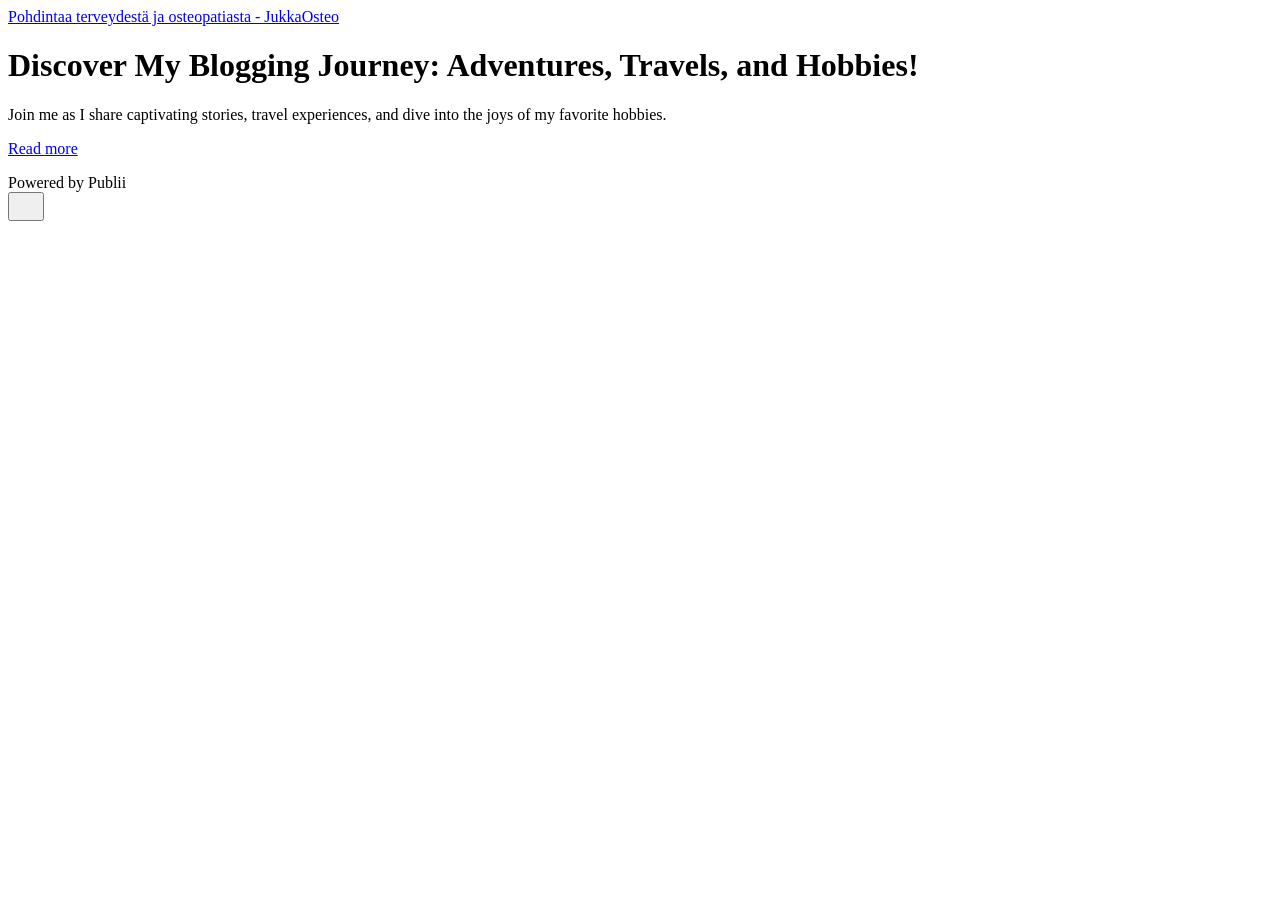
==== index.html @ 10bc48fd "Updated from Publii" ====
<!DOCTYPE html><html lang="en-gb"><head><meta charset="utf-8"><meta http-equiv="X-UA-Compatible" content="IE=edge"><meta name="viewport" content="width=device-width,initial-scale=1"><title>Pohdintaa terveydestä ja osteopatiasta - JukkaOsteo</title><meta name="generator" content="Publii Open-Source CMS for Static Site"><link rel="canonical" href="https://jukkaosteo.fi/"><link rel="alternate" type="application/atom+xml" href="https://jukkaosteo.fi/feed.xml" title="Pohdintaa terveydestä ja osteopatiasta - JukkaOsteo - RSS"><link rel="alternate" type="application/json" href="https://jukkaosteo.fi/feed.json" title="Pohdintaa terveydestä ja osteopatiasta - JukkaOsteo - JSON"><meta property="og:title" content="Pohdintaa terveydestä ja osteopatiasta - JukkaOsteo"><meta property="og:site_name" content="Pohdintaa terveydestä ja osteopatiasta - JukkaOsteo"><meta property="og:description" content=""><meta property="og:url" content="https://jukkaosteo.fi/"><meta property="og:type" content="website"><link rel="stylesheet" href="https://jukkaosteo.fi/assets/css/style.css?v&#x3D;a0ba884548820066dfadd8416036abba"><script type="application/ld+json">{"@context":"http://schema.org","@type":"Organization","name":"Pohdintaa terveydestä ja osteopatiasta - JukkaOsteo","url":"https://jukkaosteo.fi/"}</script><noscript><style>img[loading] {
                    opacity: 1;
                }</style></noscript></head><body class="home-template"><header class="top js-header"><a class="logo" href="https://jukkaosteo.fi/">Pohdintaa terveydestä ja osteopatiasta - JukkaOsteo</a></header><main><div class="hero hero--noimage"><header class="hero__content"><div class="wrapper"><h1>Discover My Blogging Journey: Adventures, Travels, and Hobbies!</h1><p>Join me as I share captivating stories, travel experiences, and dive into the joys of my favorite hobbies.</p><p><a href="#" class="btn">Read more</a></p></div></header></div><div class="wrapper feed"></div></main><footer class="footer"><div class="wrapper"><div class="footer__copyright">Powered by Publii</div><button id="backToTop" class="footer__bttop" aria-label="Back to top" title="Back to top"><svg width="20" height="20"><use xlink:href="https://jukkaosteo.fi/assets/svg/svg-map.svg#toparrow"/></svg></button></div></footer><script defer="defer" src="https://jukkaosteo.fi/assets/js/scripts.min.js?v&#x3D;dafec4f87fead6718cb125f0b0fc8441"></script><script>window.publiiThemeMenuConfig={mobileMenuMode:'sidebar',animationSpeed:300,submenuWidth: 'auto',doubleClickTime:500,mobileMenuExpandableSubmenus:true,relatedContainerForOverlayMenuSelector:'.top'};</script><script>var images = document.querySelectorAll('img[loading]');
        for (var i = 0; i < images.length; i++) {
            if (images[i].complete) {
                images[i].classList.add('is-loaded');
            } else {
                images[i].addEventListener('load', function () {
                    this.classList.add('is-loaded');
                }, false);
            }
        }</script></body></html>
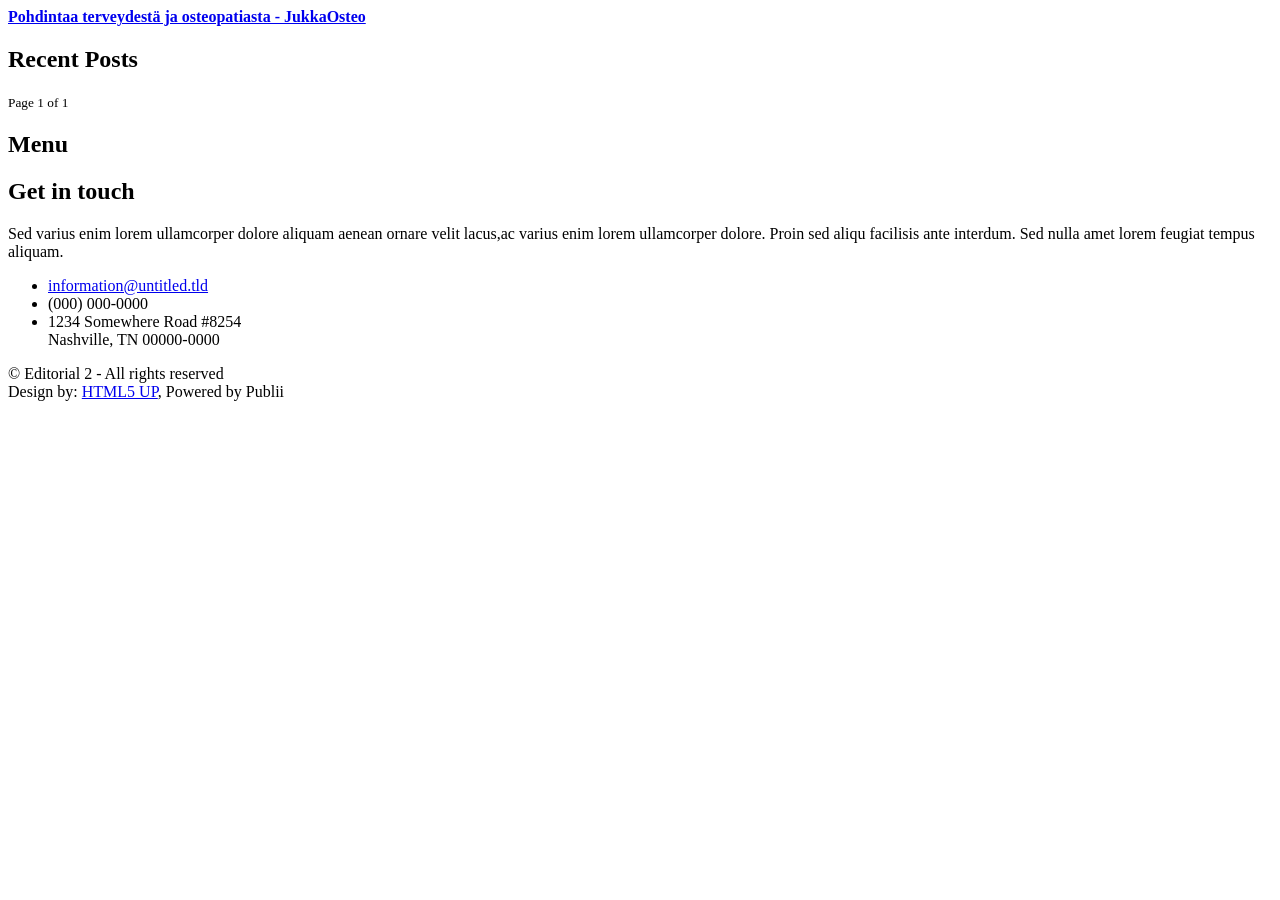
==== commit 1ed453a3: "Updated from Publii" ====
--- a/index.html
+++ b/index.html
@@ -1,12 +1,3 @@
-<!DOCTYPE html><html lang="en-gb"><head><meta charset="utf-8"><meta http-equiv="X-UA-Compatible" content="IE=edge"><meta name="viewport" content="width=device-width,initial-scale=1"><title>Pohdintaa terveydestä ja osteopatiasta - JukkaOsteo</title><meta name="generator" content="Publii Open-Source CMS for Static Site"><link rel="canonical" href="https://jukkaosteo.fi/"><link rel="alternate" type="application/atom+xml" href="https://jukkaosteo.fi/feed.xml" title="Pohdintaa terveydestä ja osteopatiasta - JukkaOsteo - RSS"><link rel="alternate" type="application/json" href="https://jukkaosteo.fi/feed.json" title="Pohdintaa terveydestä ja osteopatiasta - JukkaOsteo - JSON"><meta property="og:title" content="Pohdintaa terveydestä ja osteopatiasta - JukkaOsteo"><meta property="og:site_name" content="Pohdintaa terveydestä ja osteopatiasta - JukkaOsteo"><meta property="og:description" content=""><meta property="og:url" content="https://jukkaosteo.fi/"><meta property="og:type" content="website"><link rel="stylesheet" href="https://jukkaosteo.fi/assets/css/style.css?v&#x3D;a0ba884548820066dfadd8416036abba"><script type="application/ld+json">{"@context":"http://schema.org","@type":"Organization","name":"Pohdintaa terveydestä ja osteopatiasta - JukkaOsteo","url":"https://jukkaosteo.fi/"}</script><noscript><style>img[loading] {
-                    opacity: 1;
-                }</style></noscript></head><body class="home-template"><header class="top js-header"><a class="logo" href="https://jukkaosteo.fi/">Pohdintaa terveydestä ja osteopatiasta - JukkaOsteo</a></header><main><div class="hero hero--noimage"><header class="hero__content"><div class="wrapper"><h1>Discover My Blogging Journey: Adventures, Travels, and Hobbies!</h1><p>Join me as I share captivating stories, travel experiences, and dive into the joys of my favorite hobbies.</p><p><a href="#" class="btn">Read more</a></p></div></header></div><div class="wrapper feed"></div></main><footer class="footer"><div class="wrapper"><div class="footer__copyright">Powered by Publii</div><button id="backToTop" class="footer__bttop" aria-label="Back to top" title="Back to top"><svg width="20" height="20"><use xlink:href="https://jukkaosteo.fi/assets/svg/svg-map.svg#toparrow"/></svg></button></div></footer><script defer="defer" src="https://jukkaosteo.fi/assets/js/scripts.min.js?v&#x3D;dafec4f87fead6718cb125f0b0fc8441"></script><script>window.publiiThemeMenuConfig={mobileMenuMode:'sidebar',animationSpeed:300,submenuWidth: 'auto',doubleClickTime:500,mobileMenuExpandableSubmenus:true,relatedContainerForOverlayMenuSelector:'.top'};</script><script>var images = document.querySelectorAll('img[loading]');
-        for (var i = 0; i < images.length; i++) {
-            if (images[i].complete) {
-                images[i].classList.add('is-loaded');
-            } else {
-                images[i].addEventListener('load', function () {
-                    this.classList.add('is-loaded');
-                }, false);
-            }
-        }</script></body></html>+<!DOCTYPE html><html lang="en-gb"><head><meta charset="utf-8"><meta http-equiv="X-UA-Compatible" content="IE=edge"><meta name="viewport" content="width=device-width,initial-scale=1,user-scalable=no"><title>Pohdintaa terveydestä ja osteopatiasta - JukkaOsteo</title><meta name="generator" content="Publii Open-Source CMS for Static Site"><link rel="canonical" href="https://jukkaosteo.fi/"><link rel="alternate" type="application/atom+xml" href="https://jukkaosteo.fi/feed.xml" title="Pohdintaa terveydestä ja osteopatiasta - JukkaOsteo - RSS"><link rel="alternate" type="application/json" href="https://jukkaosteo.fi/feed.json" title="Pohdintaa terveydestä ja osteopatiasta - JukkaOsteo - JSON"><meta property="og:title" content="Pohdintaa terveydestä ja osteopatiasta - JukkaOsteo"><meta property="og:site_name" content="Pohdintaa terveydestä ja osteopatiasta - JukkaOsteo"><meta property="og:description" content=""><meta property="og:url" content="https://jukkaosteo.fi/"><meta property="og:type" content="website"><link rel="stylesheet" href="https://jukkaosteo.fi/assets/css/fontawesome-all.min.css?v&#x3D;85514f933f9e0b82460af63f1a403fa5"><link rel="stylesheet" href="https://jukkaosteo.fi/assets/css/style.css?v&#x3D;4d806e68f114f2f853df749737f83210"><script type="application/ld+json">{"@context":"http://schema.org","@type":"Organization","name":"Pohdintaa terveydestä ja osteopatiasta - JukkaOsteo","url":"https://jukkaosteo.fi/"}</script><noscript><style>img[loading] {
+                    opacity: 1;
+                }</style></noscript></head><body class="is-preload home-template"><div id="wrapper"><div id="main"><div class="inner"><header id="header"><a class="logo" href="https://jukkaosteo.fi/"><strong>Pohdintaa terveydestä ja osteopatiasta - JukkaOsteo</strong></a></header><section><header class="major"><h2>Recent Posts</h2></header><div class="posts"></div></section><nav class="pagination desc"><small>Page 1 of 1</small></nav></div></div><div id="sidebar"><div class="inner"><nav id="menu"><header class="major"><h2>Menu</h2></header></nav><section><header class="major"><h2>Get in touch</h2></header><p>Sed varius enim lorem ullamcorper dolore aliquam aenean ornare velit lacus,ac varius enim lorem ullamcorper dolore. Proin sed aliqu facilisis ante interdum. Sed nulla amet lorem feugiat tempus aliquam.</p><ul class="contact"><li class="icon solid fa-envelope"><a href="#">information@untitled.tld</a></li><li class="icon solid fa-phone">(000) 000-0000</li><li class="icon solid fa-home">1234 Somewhere Road #8254<br>Nashville, TN 00000-0000</li></ul></section><footer id="footer"><p class="copyright">&copy; Editorial 2 - All rights reserved<br>Design by: <a href="https://html5up.net" target="_blank" rel="noopener">HTML5 UP</a>, Powered by Publii</p></footer></div></div></div><script src="https://jukkaosteo.fi/assets/js/jquery.min.js?v&#x3D;7c14a783dfeb3d238ccd3edd840d82ee"></script><script src="https://jukkaosteo.fi/assets/js/browser.min.js?v&#x3D;c07298dd19048a8a69ad97e754dfe8d0"></script><script src="https://jukkaosteo.fi/assets/js/breakpoints.min.js?v&#x3D;81a479eb099e3b187613943b085923b8"></script><script src="https://jukkaosteo.fi/assets/js/util.min.js?v&#x3D;cbdaf7c20ac2883c77ae23acfbabd47e"></script><script src="https://jukkaosteo.fi/assets/js/main.min.js?v&#x3D;08add7f6d435054ad38ec38d7cf8be40"></script><script>var images=document.querySelectorAll("img[loading]");for(var i=0;i<images.length;i++){if(images[i].complete){images[i].classList.add("is-loaded")}else{images[i].addEventListener("load",function(){this.classList.add("is-loaded")},false)}};</script></body></html>
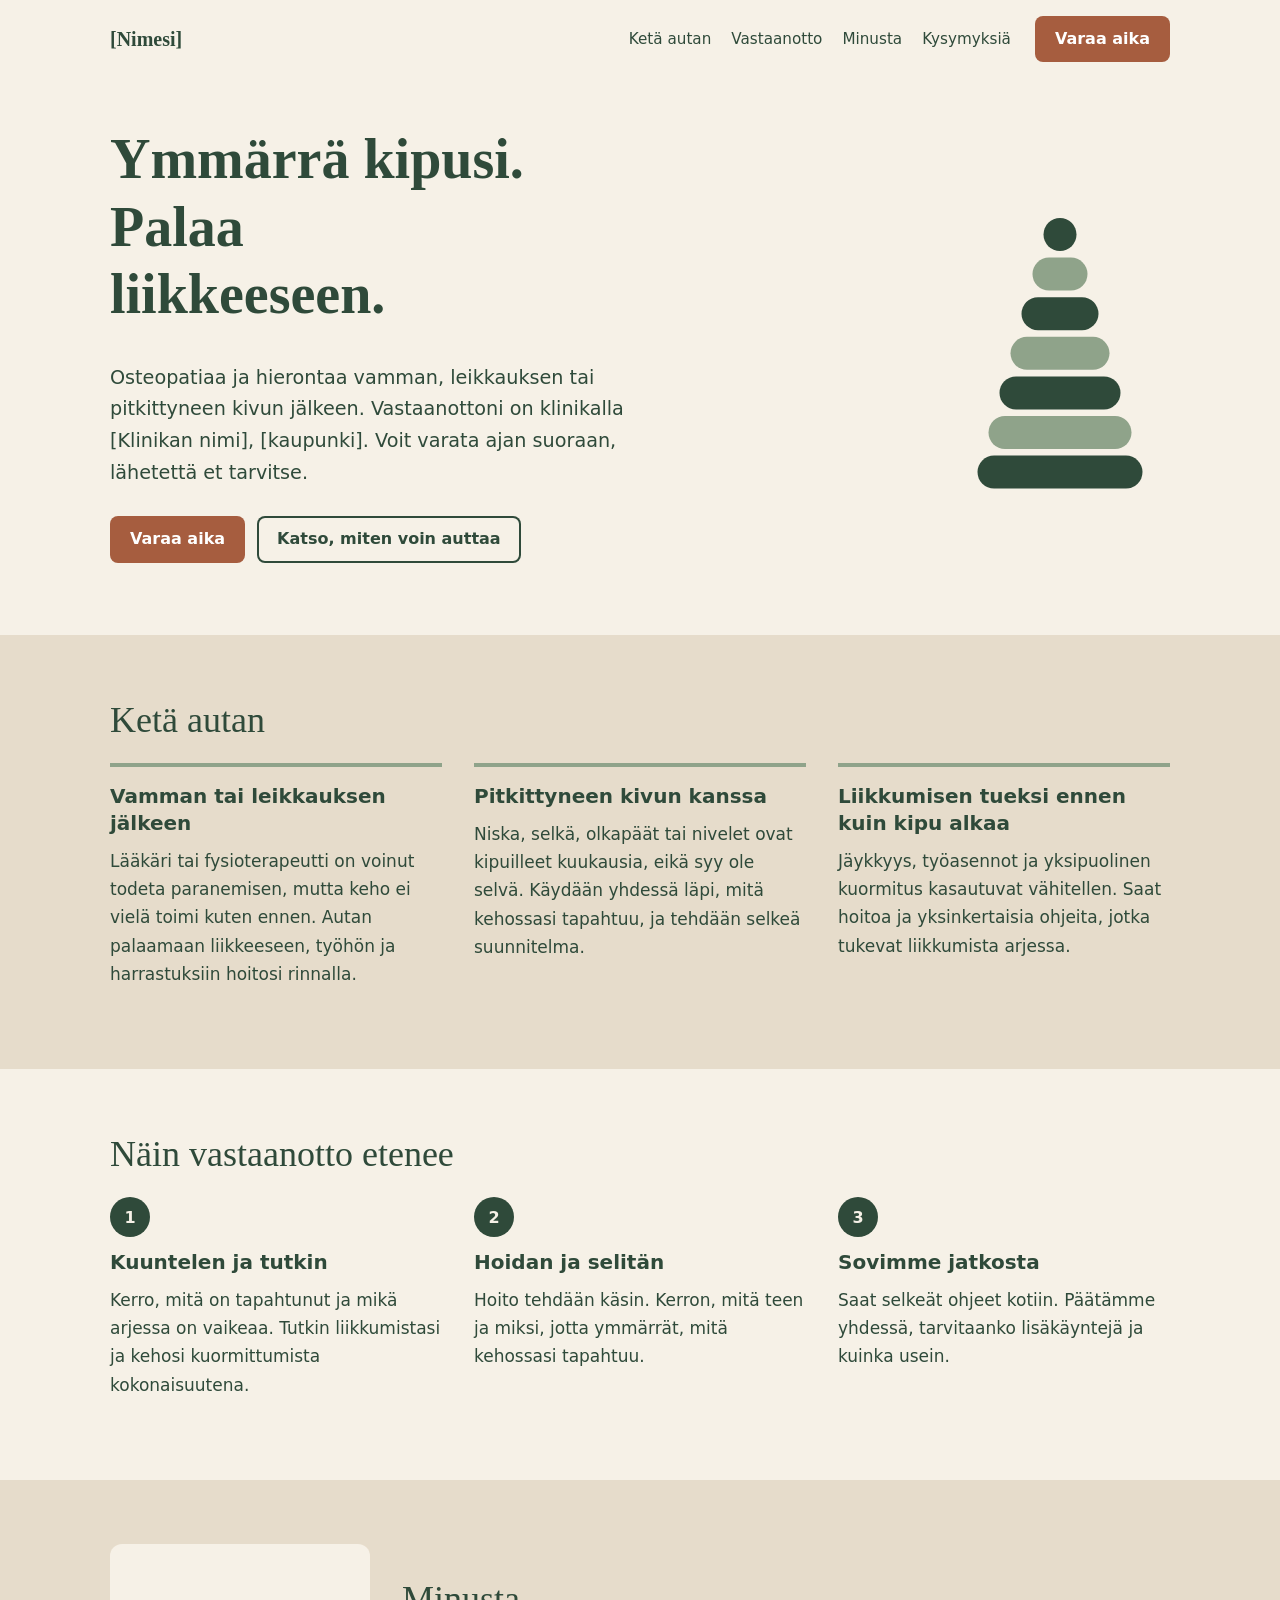
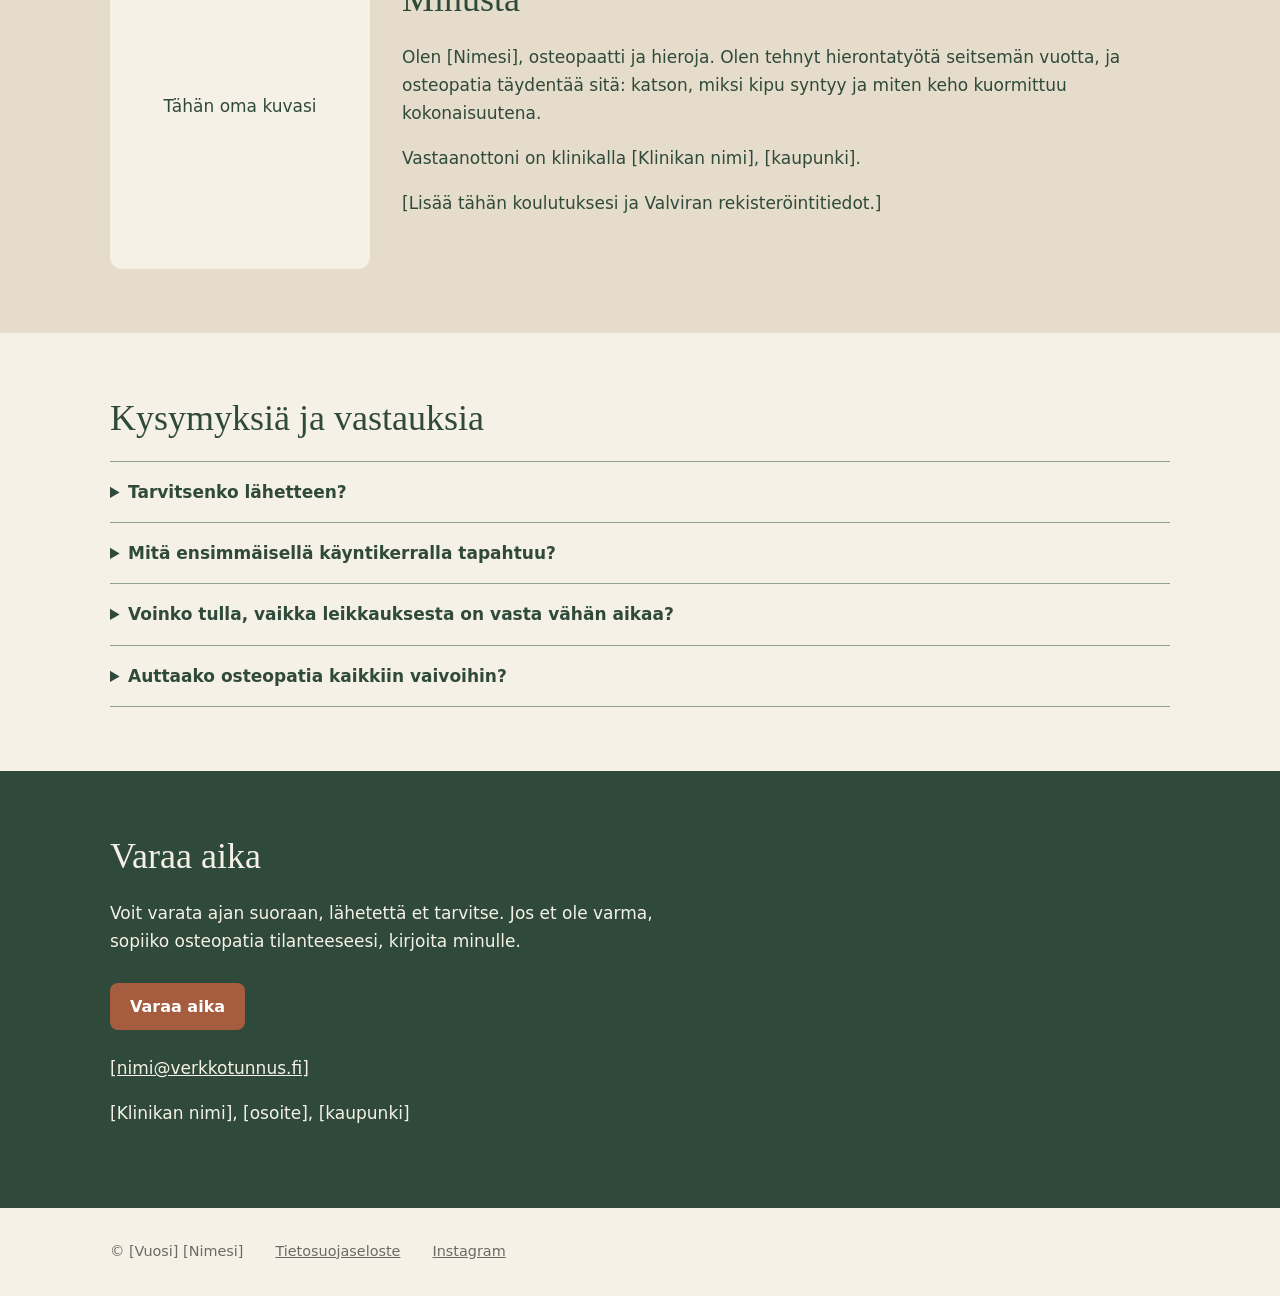
==== commit c40e0c48: "Add files via upload ai made static website, first pass." ====
--- a/index.html
+++ b/index.html
@@ -1,3 +1,149 @@
-<!DOCTYPE html><html lang="en-gb"><head><meta charset="utf-8"><meta http-equiv="X-UA-Compatible" content="IE=edge"><meta name="viewport" content="width=device-width,initial-scale=1,user-scalable=no"><title>Pohdintaa terveydestä ja osteopatiasta - JukkaOsteo</title><meta name="generator" content="Publii Open-Source CMS for Static Site"><link rel="canonical" href="https://jukkaosteo.fi/"><link rel="alternate" type="application/atom+xml" href="https://jukkaosteo.fi/feed.xml" title="Pohdintaa terveydestä ja osteopatiasta - JukkaOsteo - RSS"><link rel="alternate" type="application/json" href="https://jukkaosteo.fi/feed.json" title="Pohdintaa terveydestä ja osteopatiasta - JukkaOsteo - JSON"><meta property="og:title" content="Pohdintaa terveydestä ja osteopatiasta - JukkaOsteo"><meta property="og:site_name" content="Pohdintaa terveydestä ja osteopatiasta - JukkaOsteo"><meta property="og:description" content=""><meta property="og:url" content="https://jukkaosteo.fi/"><meta property="og:type" content="website"><link rel="stylesheet" href="https://jukkaosteo.fi/assets/css/fontawesome-all.min.css?v&#x3D;85514f933f9e0b82460af63f1a403fa5"><link rel="stylesheet" href="https://jukkaosteo.fi/assets/css/style.css?v&#x3D;4d806e68f114f2f853df749737f83210"><script type="application/ld+json">{"@context":"http://schema.org","@type":"Organization","name":"Pohdintaa terveydestä ja osteopatiasta - JukkaOsteo","url":"https://jukkaosteo.fi/"}</script><noscript><style>img[loading] {
-                    opacity: 1;
-                }</style></noscript></head><body class="is-preload home-template"><div id="wrapper"><div id="main"><div class="inner"><header id="header"><a class="logo" href="https://jukkaosteo.fi/"><strong>Pohdintaa terveydestä ja osteopatiasta - JukkaOsteo</strong></a></header><section><header class="major"><h2>Recent Posts</h2></header><div class="posts"></div></section><nav class="pagination desc"><small>Page 1 of 1</small></nav></div></div><div id="sidebar"><div class="inner"><nav id="menu"><header class="major"><h2>Menu</h2></header></nav><section><header class="major"><h2>Get in touch</h2></header><p>Sed varius enim lorem ullamcorper dolore aliquam aenean ornare velit lacus,ac varius enim lorem ullamcorper dolore. Proin sed aliqu facilisis ante interdum. Sed nulla amet lorem feugiat tempus aliquam.</p><ul class="contact"><li class="icon solid fa-envelope"><a href="#">information@untitled.tld</a></li><li class="icon solid fa-phone">(000) 000-0000</li><li class="icon solid fa-home">1234 Somewhere Road #8254<br>Nashville, TN 00000-0000</li></ul></section><footer id="footer"><p class="copyright">&copy; Editorial 2 - All rights reserved<br>Design by: <a href="https://html5up.net" target="_blank" rel="noopener">HTML5 UP</a>, Powered by Publii</p></footer></div></div></div><script src="https://jukkaosteo.fi/assets/js/jquery.min.js?v&#x3D;7c14a783dfeb3d238ccd3edd840d82ee"></script><script src="https://jukkaosteo.fi/assets/js/browser.min.js?v&#x3D;c07298dd19048a8a69ad97e754dfe8d0"></script><script src="https://jukkaosteo.fi/assets/js/breakpoints.min.js?v&#x3D;81a479eb099e3b187613943b085923b8"></script><script src="https://jukkaosteo.fi/assets/js/util.min.js?v&#x3D;cbdaf7c20ac2883c77ae23acfbabd47e"></script><script src="https://jukkaosteo.fi/assets/js/main.min.js?v&#x3D;08add7f6d435054ad38ec38d7cf8be40"></script><script>var images=document.querySelectorAll("img[loading]");for(var i=0;i<images.length;i++){if(images[i].complete){images[i].classList.add("is-loaded")}else{images[i].addEventListener("load",function(){this.classList.add("is-loaded")},false)}};</script></body></html>+<!doctype html>
+<html lang="fi">
+<head>
+  <meta charset="utf-8">
+  <meta name="viewport" content="width=device-width, initial-scale=1">
+  <title>[Nimesi], osteopaatti ja hieroja | [Kaupunki]</title>
+  <meta name="description" content="Osteopatiaa ja hierontaa vamman, leikkauksen tai pitkittyneen kivun jälkeen. Voit varata ajan suoraan, lähetettä ei tarvita.">
+  <meta name="theme-color" content="#F6F1E7">
+  <link rel="stylesheet" href="style.css">
+</head>
+<body>
+  <a class="skip" href="#sisalto">Siirry sisältöön</a>
+
+  <header>
+    <div class="wrap bar">
+      <a class="brand" href="#">[Nimesi]</a>
+      <nav aria-label="Päävalikko">
+        <ul>
+          <li><a href="#keta">Ketä autan</a></li>
+          <li><a href="#vastaanotto">Vastaanotto</a></li>
+          <li><a href="#minusta">Minusta</a></li>
+          <li><a href="#ukk">Kysymyksiä</a></li>
+        </ul>
+      </nav>
+      <!-- Korvaa linkki klinikan varausjärjestelmän osoitteella (kaikissa "Varaa aika" -painikkeissa) -->
+      <a class="btn" href="https://example.com/varaa-aika">Varaa aika</a>
+    </div>
+  </header>
+
+  <main id="sisalto">
+    <section class="block hero">
+      <div class="wrap hero-grid">
+        <div>
+          <h1>Ymmärrä kipusi. Palaa liikkeeseen.</h1>
+          <p class="lead">Osteopatiaa ja hierontaa vamman, leikkauksen tai pitkittyneen kivun jälkeen. Vastaanottoni on klinikalla [Klinikan nimi], [kaupunki]. Voit varata ajan suoraan, lähetettä et tarvitse.</p>
+          <div class="actions">
+            <a class="btn" href="https://example.com/varaa-aika">Varaa aika</a>
+            <a class="btn ghost" href="#keta">Katso, miten voin auttaa</a>
+          </div>
+        </div>
+        <svg class="spine" viewBox="0 0 200 270" aria-hidden="true" focusable="false">
+          <rect class="p" x="25" y="236" width="150" height="30" rx="15"/>
+          <rect class="s" x="35" y="200" width="130" height="30" rx="15"/>
+          <rect class="p" x="45" y="164" width="110" height="30" rx="15"/>
+          <rect class="s" x="55" y="128" width="90" height="30" rx="15"/>
+          <rect class="p" x="65" y="92" width="70" height="30" rx="15"/>
+          <rect class="s" x="75" y="56" width="50" height="30" rx="15"/>
+          <rect class="p" x="85" y="20" width="30" height="30" rx="15"/>
+        </svg>
+      </div>
+    </section>
+
+    <section class="block tint" id="keta">
+      <div class="wrap">
+        <h2>Ketä autan</h2>
+        <div class="cols">
+          <div>
+            <h3>Vamman tai leikkauksen jälkeen</h3>
+            <p>Lääkäri tai fysioterapeutti on voinut todeta paranemisen, mutta keho ei vielä toimi kuten ennen. Autan palaamaan liikkeeseen, työhön ja harrastuksiin hoitosi rinnalla.</p>
+          </div>
+          <div>
+            <h3>Pitkittyneen kivun kanssa</h3>
+            <p>Niska, selkä, olkapäät tai nivelet ovat kipuilleet kuukausia, eikä syy ole selvä. Käydään yhdessä läpi, mitä kehossasi tapahtuu, ja tehdään selkeä suunnitelma.</p>
+          </div>
+          <div>
+            <h3>Liikkumisen tueksi ennen kuin kipu alkaa</h3>
+            <p>Jäykkyys, työasennot ja yksipuolinen kuormitus kasautuvat vähitellen. Saat hoitoa ja yksinkertaisia ohjeita, jotka tukevat liikkumista arjessa.</p>
+          </div>
+        </div>
+      </div>
+    </section>
+
+    <section class="block" id="vastaanotto">
+      <div class="wrap">
+        <h2>Näin vastaanotto etenee</h2>
+        <ol class="steps">
+          <li>
+            <h3>Kuuntelen ja tutkin</h3>
+            <p>Kerro, mitä on tapahtunut ja mikä arjessa on vaikeaa. Tutkin liikkumistasi ja kehosi kuormittumista kokonaisuutena.</p>
+          </li>
+          <li>
+            <h3>Hoidan ja selitän</h3>
+            <p>Hoito tehdään käsin. Kerron, mitä teen ja miksi, jotta ymmärrät, mitä kehossasi tapahtuu.</p>
+          </li>
+          <li>
+            <h3>Sovimme jatkosta</h3>
+            <p>Saat selkeät ohjeet kotiin. Päätämme yhdessä, tarvitaanko lisäkäyntejä ja kuinka usein.</p>
+          </li>
+        </ol>
+      </div>
+    </section>
+
+    <section class="block tint" id="minusta">
+      <div class="wrap about">
+        <!-- Korvaa tämä laatikko omalla kuvallasi: <img src="kuva.jpg" alt="[Nimesi]" width="260" height="325"> -->
+        <div class="photo">Tähän oma kuvasi</div>
+        <div>
+          <h2>Minusta</h2>
+          <p>Olen [Nimesi], osteopaatti ja hieroja. Olen tehnyt hierontatyötä seitsemän vuotta, ja osteopatia täydentää sitä: katson, miksi kipu syntyy ja miten keho kuormittuu kokonaisuutena.</p>
+          <p>Vastaanottoni on klinikalla [Klinikan nimi], [kaupunki].</p>
+          <p>[Lisää tähän koulutuksesi ja Valviran rekisteröintitiedot.]</p>
+        </div>
+      </div>
+    </section>
+
+    <section class="block" id="ukk">
+      <div class="wrap">
+        <h2>Kysymyksiä ja vastauksia</h2>
+        <details>
+          <summary>Tarvitsenko lähetteen?</summary>
+          <p>Et. Voit varata ajan suoraan.</p>
+        </details>
+        <details>
+          <summary>Mitä ensimmäisellä käyntikerralla tapahtuu?</summary>
+          <p>Aluksi keskustelemme vaivastasi ja taustoistasi. Sen jälkeen tutkin liikkumistasi, hoidan ja kerron, mitä löysin. Lopuksi sovimme jatkosta.</p>
+        </details>
+        <details>
+          <summary>Voinko tulla, vaikka leikkauksesta on vasta vähän aikaa?</summary>
+          <p>Kerro leikkauksestasi ja kuntoutuksestasi jo varatessasi. Hoito täydentää muuta hoitoasi, eikä se korvaa lääkärin tai fysioterapeutin ohjeita.</p>
+        </details>
+        <details>
+          <summary>Auttaako osteopatia kaikkiin vaivoihin?</summary>
+          <p>Ei aina. Jos tutkimuksessa herää epäily, että vaivasi tarvitsee lääkärin arvion, ohjaan sinut sinne.</p>
+        </details>
+      </div>
+    </section>
+
+    <section class="block dark" id="varaa">
+      <div class="wrap">
+        <h2>Varaa aika</h2>
+        <p>Voit varata ajan suoraan, lähetettä et tarvitse. Jos et ole varma, sopiiko osteopatia tilanteeseesi, kirjoita minulle.</p>
+        <div class="actions">
+          <a class="btn" href="https://example.com/varaa-aika">Varaa aika</a>
+        </div>
+        <p><a href="mailto:nimi@verkkotunnus.fi">[nimi@verkkotunnus.fi]</a></p>
+        <p>[Klinikan nimi], [osoite], [kaupunki]</p>
+      </div>
+    </section>
+  </main>
+
+  <footer>
+    <div class="wrap foot">
+      <p>© [Vuosi] [Nimesi]</p>
+      <p><a href="#">Tietosuojaseloste</a></p>
+      <p><a href="#">Instagram</a></p>
+    </div>
+  </footer>
+</body>
+</html>
--- a/style.css
+++ b/style.css
@@ -0,0 +1,99 @@
+/* Fonts: download Fraunces and Inter (variable .woff2 files) and put them in a
+   "fonts" folder next to this file. Until then the fallbacks below are used. */
+@font-face{font-family:"Fraunces";src:url("fonts/Fraunces-Variable.woff2") format("woff2");font-weight:400 700;font-style:normal;font-display:swap}
+@font-face{font-family:"Inter";src:url("fonts/Inter-Variable.woff2") format("woff2");font-weight:400 700;font-style:normal;font-display:swap}
+
+:root{
+  --primary:#2F4A3A;
+  --secondary:#8FA38A;
+  --surface:#E6DCCB;
+  --background:#F6F1E7;
+  --neutral:#6B6A66;
+  --accent:#A65D3F;
+  --accent-hover:#8F4D33;
+  --serif:"Fraunces",Georgia,"Times New Roman",serif;
+  --sans:"Inter",system-ui,-apple-system,"Segoe UI",Roboto,sans-serif;
+}
+
+*{box-sizing:border-box}
+html{scroll-behavior:smooth;-webkit-text-size-adjust:100%}
+body{margin:0;background:var(--background);color:var(--primary);font:400 1.0625rem/1.65 var(--sans)}
+h1,h2{font-family:var(--serif);line-height:1.2;margin:0 0 .6em}
+h1{font-size:clamp(2.1rem,6vw,3.5rem);font-weight:600;max-width:15ch}
+h2{font-size:clamp(1.6rem,4vw,2.25rem);font-weight:500}
+h3{font:600 1.25rem/1.35 var(--sans);margin:0 0 .5em}
+p{margin:0 0 1em;hyphens:auto}
+h1,h2,h3,summary{hyphens:auto;overflow-wrap:break-word}
+a{color:var(--primary)}
+a:focus-visible,summary:focus-visible{outline:3px solid var(--primary);outline-offset:3px;border-radius:4px}
+
+.wrap{max-width:1100px;margin:0 auto;padding:0 1.25rem}
+.skip{position:absolute;left:-999px;top:0}
+.skip:focus{left:1rem;top:1rem;z-index:10;background:var(--primary);color:var(--background);padding:.5rem 1rem;border-radius:8px}
+
+/* Header: brand and booking button share a row; section links wrap to a second row on narrow screens */
+.bar{display:flex;flex-wrap:wrap;align-items:center;gap:.25rem 1.5rem;padding-top:1rem;padding-bottom:1rem}
+.brand{order:1;margin-right:auto;font:600 1.25rem var(--serif);text-decoration:none}
+.bar>.btn{order:2}
+nav{order:3;flex-basis:100%}
+nav ul{display:flex;flex-wrap:wrap;gap:0 1.25rem;list-style:none;margin:0;padding:0}
+nav a{display:inline-block;padding:.5rem 0;text-decoration:none;font-size:.95rem}
+nav a:hover{text-decoration:underline}
+@media(min-width:900px){
+  nav{order:2;flex-basis:auto}
+  .bar>.btn{order:3}
+}
+
+/* Buttons */
+.btn{display:inline-block;background:var(--accent);color:#fff;font:600 1rem/1.5 var(--sans);padding:.7rem 1.25rem;border-radius:8px;text-decoration:none}
+.btn:hover{background:var(--accent-hover)}
+.btn.ghost{background:transparent;color:var(--primary);box-shadow:inset 0 0 0 2px var(--primary)}
+.btn.ghost:hover{background:var(--surface)}
+
+/* Sections */
+.block{padding:4rem 0}
+.tint{background:var(--surface)}
+.dark{background:var(--primary);color:var(--background)}
+.dark a:not(.btn){color:var(--background)}
+.dark :focus-visible{outline-color:var(--background)}
+
+.hero{padding:3rem 0 4.5rem}
+.hero-grid{display:grid;gap:2rem;align-items:center}
+.lead{font-size:1.2rem;max-width:34rem}
+.actions{display:flex;flex-wrap:wrap;gap:.75rem;margin-top:1.75rem}
+.spine{display:none;width:100%;max-width:220px;justify-self:center}
+.spine .p{fill:var(--primary)}
+.spine .s{fill:var(--secondary)}
+@media(min-width:760px){
+  .hero-grid{grid-template-columns:1fr 220px}
+  .spine{display:block}
+}
+
+.cols{display:grid;gap:2rem;grid-template-columns:repeat(auto-fit,minmax(250px,1fr))}
+.cols>div{border-top:4px solid var(--secondary);padding-top:1rem}
+
+.steps{list-style:none;counter-reset:step;margin:0;padding:0;display:grid;gap:2rem;grid-template-columns:repeat(auto-fit,minmax(240px,1fr))}
+.steps li{counter-increment:step}
+.steps li::before{content:counter(step);display:flex;align-items:center;justify-content:center;width:2.5rem;height:2.5rem;margin-bottom:.75rem;border-radius:50%;background:var(--primary);color:var(--background);font:600 1rem var(--sans)}
+
+.about{display:grid;gap:2rem;align-items:center}
+.photo{aspect-ratio:4/5;max-width:260px;width:100%;display:flex;align-items:center;justify-content:center;padding:1rem;text-align:center;border-radius:12px;background:var(--background)}
+@media(min-width:760px){.about{grid-template-columns:260px 1fr}}
+
+details{border-top:1px solid var(--secondary);padding:.5rem 0}
+details:last-of-type{border-bottom:1px solid var(--secondary)}
+summary{cursor:pointer;font-weight:600;padding:.5rem 0}
+details[open] summary{margin-bottom:.5rem}
+details p{max-width:42rem;margin:0}
+
+.dark p{max-width:36rem;overflow-wrap:anywhere}
+.dark .actions{margin-bottom:1.5rem}
+
+footer{padding:2rem 0;color:var(--neutral);font-size:.9rem}
+footer a{color:var(--neutral)}
+.foot{display:flex;flex-wrap:wrap;gap:.5rem 2rem}
+.foot p{margin:0}
+
+@media(prefers-reduced-motion:reduce){
+  html{scroll-behavior:auto}
+}
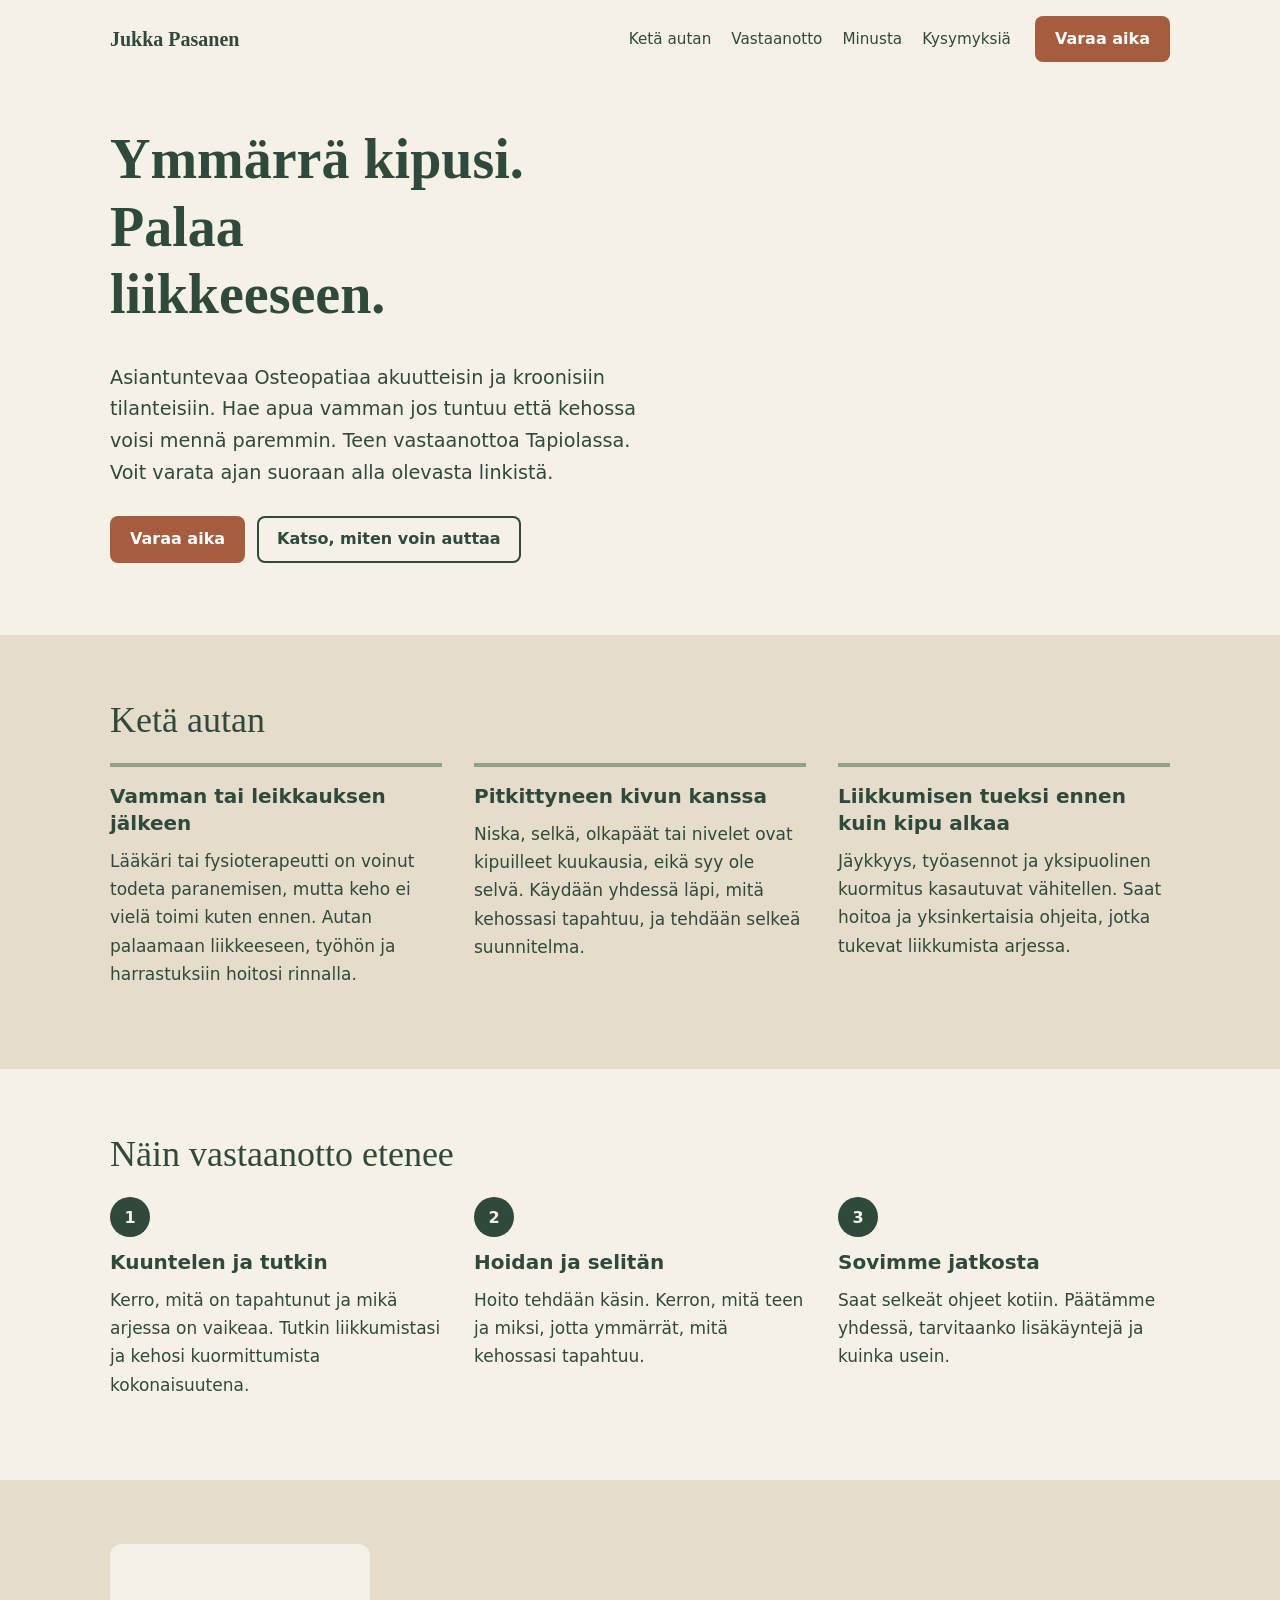
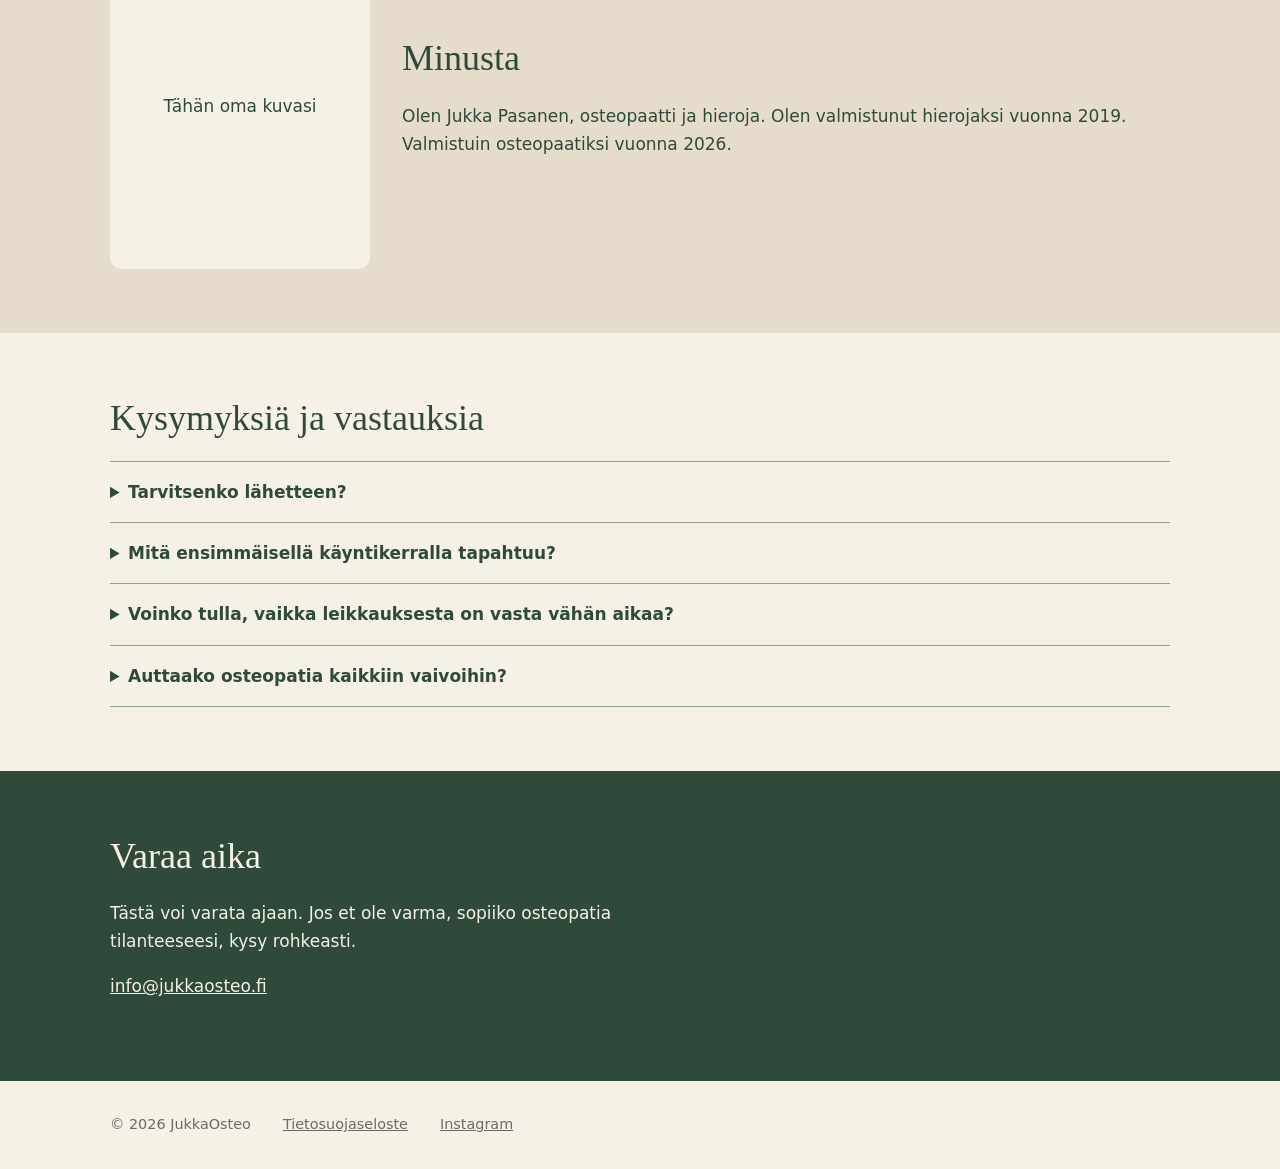
==== commit 0fab6f7e: "ajanvarauksen lisäys" ====
--- a/index.html
+++ b/index.html
@@ -3,17 +3,17 @@
 <head>
   <meta charset="utf-8">
   <meta name="viewport" content="width=device-width, initial-scale=1">
-  <title>[Nimesi], osteopaatti ja hieroja | [Kaupunki]</title>
+  <title>Jukka Pasanen, osteopaatti ja hieroja | Tapiola</title>
   <meta name="description" content="Osteopatiaa ja hierontaa vamman, leikkauksen tai pitkittyneen kivun jälkeen. Voit varata ajan suoraan, lähetettä ei tarvita.">
   <meta name="theme-color" content="#F6F1E7">
   <link rel="stylesheet" href="style.css">
 </head>
 <body>
-  <a class="skip" href="#sisalto">Siirry sisältöön</a>
+  <a class="skip" href="#content">Siirry sisältöön</a>
 
   <header>
     <div class="wrap bar">
-      <a class="brand" href="#">[Nimesi]</a>
+      <a class="brand" href="#">Jukka Pasanen</a>
       <nav aria-label="Päävalikko">
         <ul>
           <li><a href="#keta">Ketä autan</a></li>
@@ -23,7 +23,8 @@
         </ul>
       </nav>
       <!-- Korvaa linkki klinikan varausjärjestelmän osoitteella (kaikissa "Varaa aika" -painikkeissa) -->
-      <a class="btn" href="https://example.com/varaa-aika">Varaa aika</a>
+      <a class="btn" href="ajanvaraus.html">Varaa aika</a>
+      
     </div>
   </header>
 
@@ -32,21 +33,16 @@
       <div class="wrap hero-grid">
         <div>
           <h1>Ymmärrä kipusi. Palaa liikkeeseen.</h1>
-          <p class="lead">Osteopatiaa ja hierontaa vamman, leikkauksen tai pitkittyneen kivun jälkeen. Vastaanottoni on klinikalla [Klinikan nimi], [kaupunki]. Voit varata ajan suoraan, lähetettä et tarvitse.</p>
+          <p class="lead">Asiantuntevaa Osteopatiaa akuutteisin ja kroonisiin tilanteisiin. Hae apua vamman jos tuntuu että kehossa voisi mennä paremmin. 
+            
+            Teen vastaanottoa Tapiolassa. Voit varata ajan suoraan alla olevasta linkistä.</p>
           <div class="actions">
+            
             <a class="btn" href="https://example.com/varaa-aika">Varaa aika</a>
             <a class="btn ghost" href="#keta">Katso, miten voin auttaa</a>
           </div>
         </div>
-        <svg class="spine" viewBox="0 0 200 270" aria-hidden="true" focusable="false">
-          <rect class="p" x="25" y="236" width="150" height="30" rx="15"/>
-          <rect class="s" x="35" y="200" width="130" height="30" rx="15"/>
-          <rect class="p" x="45" y="164" width="110" height="30" rx="15"/>
-          <rect class="s" x="55" y="128" width="90" height="30" rx="15"/>
-          <rect class="p" x="65" y="92" width="70" height="30" rx="15"/>
-          <rect class="s" x="75" y="56" width="50" height="30" rx="15"/>
-          <rect class="p" x="85" y="20" width="30" height="30" rx="15"/>
-        </svg>
+
       </div>
     </section>
 
@@ -96,9 +92,7 @@
         <div class="photo">Tähän oma kuvasi</div>
         <div>
           <h2>Minusta</h2>
-          <p>Olen [Nimesi], osteopaatti ja hieroja. Olen tehnyt hierontatyötä seitsemän vuotta, ja osteopatia täydentää sitä: katson, miksi kipu syntyy ja miten keho kuormittuu kokonaisuutena.</p>
-          <p>Vastaanottoni on klinikalla [Klinikan nimi], [kaupunki].</p>
-          <p>[Lisää tähän koulutuksesi ja Valviran rekisteröintitiedot.]</p>
+          <p>Olen Jukka Pasanen, osteopaatti ja hieroja. Olen valmistunut hierojaksi vuonna 2019. Valmistuin osteopaatiksi vuonna 2026.</p>
         </div>
       </div>
     </section>
@@ -128,19 +122,15 @@
     <section class="block dark" id="varaa">
       <div class="wrap">
         <h2>Varaa aika</h2>
-        <p>Voit varata ajan suoraan, lähetettä et tarvitse. Jos et ole varma, sopiiko osteopatia tilanteeseesi, kirjoita minulle.</p>
-        <div class="actions">
-          <a class="btn" href="https://example.com/varaa-aika">Varaa aika</a>
-        </div>
-        <p><a href="mailto:nimi@verkkotunnus.fi">[nimi@verkkotunnus.fi]</a></p>
-        <p>[Klinikan nimi], [osoite], [kaupunki]</p>
+        <p>Tästä voi varata ajaan. Jos et ole varma, sopiiko osteopatia tilanteeseesi, kysy rohkeasti.</p>
+        <p><a href="mailto:info@jukkaosteo.fi">info@jukkaosteo.fi</a></p>
       </div>
     </section>
   </main>
 
   <footer>
     <div class="wrap foot">
-      <p>© [Vuosi] [Nimesi]</p>
+      <p>© 2026 JukkaOsteo</p>
       <p><a href="#">Tietosuojaseloste</a></p>
       <p><a href="#">Instagram</a></p>
     </div>
